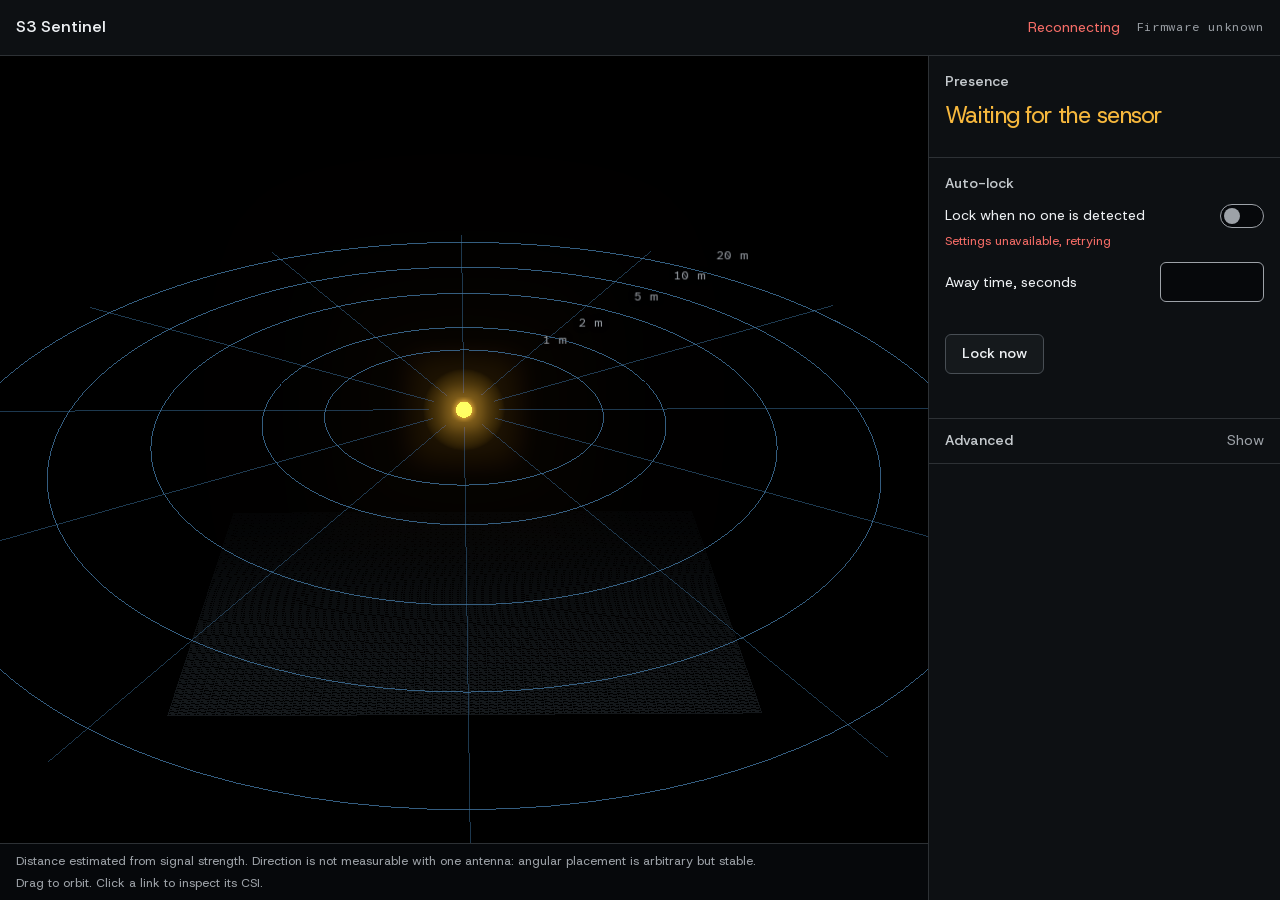
==== web/index.html @ f9645718 "S3 Sentinel 0.1.0: ESP32-S3 USB presence sensor, radio dashboard and FIDO2 key Co-Authored-By: Claud" ====
<!doctype html>
<html lang="en">
<head>
<meta charset="utf-8">
<meta name="viewport" content="width=device-width, initial-scale=1">
<meta name="color-scheme" content="dark">
<meta name="description" content="Presence, auto-lock and sensing status for the S3 Sentinel device, from its Wi-Fi radio scene.">
<title>S3 Sentinel</title>
<link rel="icon" href="data:,">
<link rel="stylesheet" href="css/app.css">
<script type="importmap">
{
  "imports": {
    "three": "./vendor/three.module.min.js",
    "three/addons/": "./vendor/addons/"
  }
}
</script>
</head>
<body>
<header class="top">
  <h1 class="wordmark">S3 Sentinel</h1>
  <p class="conn" id="conn" data-state="connecting"><span id="connText">Connecting</span></p>
  <p class="mock" id="mockBadge" hidden>Simulated data</p>
  <p class="fw" id="fwLine">Firmware unknown</p>
</header>

<main class="app" id="main">
  <section class="stage" aria-label="Radio scene">
    <div class="scene" id="scene">
      <div class="sensor-off" id="sensorOff" hidden>
        <h2>Sensor offline</h2>
        <p class="detail" id="sensorOffWhy">Firmware sensing is not ready.</p>
      </div>
    </div>
    <div class="stage-foot">
      <p class="wf-label" id="wfLabel"></p>
      <p class="legend">Distance estimated from signal strength. Direction is not measurable with one antenna: angular placement is arbitrary but stable.</p>
      <ul class="key" id="sceneKey" hidden></ul>
      <p class="hint">Drag to orbit. Click a link to inspect its CSI.</p>
    </div>
  </section>

  <aside class="side" aria-label="Controls">
    <section class="card" id="presencePanel" data-state="present" aria-labelledby="hPresence">
      <h2 id="hPresence">Presence</h2>
      <p class="state" id="pState" aria-live="polite">Waiting for the sensor</p>
      <p class="detail" id="pSub"></p>
      <p class="breath" id="breath" hidden>Breathing <output id="breathVal">0</output> per minute</p>
      <p class="detail" id="breathListen" hidden>Listening for breathing: sit still for 30 seconds.</p>
      <p class="detail" id="breathMove" hidden>Too much movement to read breathing.</p>
      <p class="detail" id="breathWait" hidden>Breathing reads best on a joined Wi-Fi. <a href="#wifiSec" id="wifiLink">Join it in Advanced.</a></p>
    </section>

    <section class="card" id="alertPanel" hidden aria-labelledby="hAlerts">
      <h2 id="hAlerts">Alerts</h2>
      <ul class="alerts" id="alertList" aria-live="polite"></ul>
    </section>

    <section class="card" id="touchPanel" hidden aria-live="polite" aria-labelledby="hTouch">
      <h2 id="hTouch">Security key</h2>
      <p class="state state--small">Touch the BOOT button on the device</p>
      <p class="detail">A request is waiting for approval.</p>
    </section>

    <section class="card" aria-labelledby="hAuto">
      <h2 id="hAuto">Auto-lock</h2>
      <div class="field">
        <label for="c_autolock">Lock when no one is detected</label>
        <input type="checkbox" role="switch" id="c_autolock">
        <span class="flag" data-flag="autolock" role="status"></span>
      </div>
      <div class="field">
        <label for="c_away_secs">Away time, seconds</label>
        <input type="number" class="input input--num" id="c_away_secs" min="5" max="600" step="1" inputmode="numeric">
        <span class="flag" data-flag="away_secs" role="status"></span>
      </div>
      <div class="actions">
        <button class="btn" id="lockBtn" type="button" data-confirm="Confirm lock">Lock now</button>
      </div>
      <p class="flag" id="actStatus" role="status"></p>
    </section>

    <details class="advanced" id="advanced">
      <summary>Advanced</summary>

      <div class="adv">
        <section class="adv-sec" id="wifiSec" aria-labelledby="hWifi">
          <h2 id="hWifi">Wi-Fi</h2>
          <p class="detail">The device joins your network only to measure the signal from your router. This dashboard stays reachable only over USB. Joining sends normal Wi-Fi connection requests.</p>
          <form class="wifi" id="wifiForm" novalidate>
            <div class="field">
              <label for="w_ssid">Network name</label>
              <input type="text" class="input input--wide" id="w_ssid" maxlength="32" autocomplete="off" spellcheck="false">
              <span class="flag" data-flag="wifi_ssid" role="status"></span>
            </div>
            <div class="field">
              <label for="w_pass">Password</label>
              <input type="password" class="input input--wide" id="w_pass" maxlength="63" autocomplete="off" aria-describedby="w_pass_help">
              <span class="flag" data-flag="wifi_pass" role="status"></span>
            </div>
            <p class="detail" id="w_pass_help">8 to 63 characters. Leave empty for an open network.</p>
            <div class="actions">
              <button class="btn" id="wJoinBtn" type="submit">Join network</button>
              <button class="btn" id="wForgetBtn" type="button" data-confirm="Confirm forget" hidden>Forget network</button>
            </div>
            <p class="detail" id="wState" role="status" data-state="off">Not joined.</p>
          </form>
        </section>

        <section class="adv-sec" aria-labelledby="hSensing">
          <h2 id="hSensing">Sensing</h2>
          <div class="field">
            <label for="c_motion_threshold">Motion threshold</label>
            <span class="ctl">
              <input type="range" id="c_motion_threshold" min="0" max="1" step="0.01">
              <output id="o_motion_threshold" for="c_motion_threshold">0.20</output>
            </span>
            <span class="flag" data-flag="motion_threshold" role="status"></span>
          </div>
          <div class="field">
            <label for="c_channel">Wi-Fi channel</label>
            <select id="c_channel" class="input">
              <option value="0">Auto</option>
              <option value="1">1</option><option value="2">2</option><option value="3">3</option>
              <option value="4">4</option><option value="5">5</option><option value="6">6</option>
              <option value="7">7</option><option value="8">8</option><option value="9">9</option>
              <option value="10">10</option><option value="11">11</option><option value="12">12</option>
              <option value="13">13</option>
            </select>
            <span class="flag" data-flag="channel" role="status"></span>
          </div>
          <div class="field">
            <label for="c_use_breathing">Use breathing detection</label>
            <input type="checkbox" role="switch" id="c_use_breathing">
            <span class="flag" data-flag="use_breathing" role="status"></span>
          </div>
          <div class="field">
            <label for="c_use_baseline">Use empty-room baseline</label>
            <input type="checkbox" role="switch" id="c_use_baseline">
            <span class="flag" data-flag="use_baseline" role="status"></span>
          </div>
          <div class="reading">
            <p class="detail" id="baseText">Baseline not set.</p>
            <p class="detail">Motion <output class="measured" id="motionVal">0.00</output></p>
            <meter id="motionMeter" min="0" max="1" value="0"></meter>
          </div>
          <div class="actions">
            <button class="btn" id="calBtn" type="button">Calibrate empty room</button>
            <button class="btn" id="clearBaseBtn" type="button" data-confirm="Confirm clear">Clear baseline</button>
          </div>
          <p class="detail">Calibrate records for 10 seconds: leave the room while it runs.</p>
          <p class="flag" id="calStatus" role="status"></p>
        </section>

        <section class="adv-sec" aria-labelledby="hLinks">
          <h2 id="hLinks">Links, <span id="linkCount">0</span></h2>
          <div class="tablewrap">
            <table class="links">
              <caption class="visually-hidden">Wi-Fi access points seen by the sensor</caption>
              <thead><tr><th scope="col">Name</th><th scope="col">Channel</th><th scope="col">Signal</th><th scope="col">Distance</th><th scope="col">Disturbance</th><th scope="col">Rate</th><th scope="col">Flag</th></tr></thead>
              <tbody id="linkBody"></tbody>
            </table>
          </div>
          <p class="detail" id="bleCount"></p>
        </section>

        <section class="adv-sec" aria-labelledby="hDevice">
          <h2 id="hDevice">Device</h2>
          <dl class="kv">
            <dt>Firmware</dt><dd id="dv_fw">Unknown</dd>
            <dt>Uptime</dt><dd id="dv_uptime">Unknown</dd>
            <dt>Free memory</dt><dd id="dv_heap">Unknown</dd>
            <dt>Free PSRAM</dt><dd id="dv_psram">Unknown</dd>
            <dt>Last reset</dt><dd id="dv_reset">Unknown</dd>
            <div id="dvTemp" hidden><dt>Chip temperature</dt><dd id="dv_temp">Unknown</dd></div>
          </dl>
          <div class="field">
            <label for="c_led_gpio">LED pin</label>
            <input type="number" class="input input--num" id="c_led_gpio" min="0" max="48" step="1">
            <span class="flag" data-flag="led_gpio" role="status"></span>
          </div>
          <div class="field">
            <label for="c_led_brightness">LED brightness</label>
            <span class="ctl">
              <input type="range" id="c_led_brightness" min="0" max="255" step="1">
              <output id="o_led_brightness" for="c_led_brightness">0</output>
            </span>
            <span class="flag" data-flag="led_brightness" role="status"></span>
          </div>
          <div class="field">
            <label for="c_lock_os">Lock command for</label>
            <select id="c_lock_os" class="input">
              <option value="mac">macOS</option>
              <option value="win">Windows</option>
              <option value="linux">Linux</option>
            </select>
            <span class="flag" data-flag="lock_os" role="status"></span>
          </div>
          <div class="actions">
            <button class="btn" id="rebootBtn" type="button" data-confirm="Confirm restart">Restart</button>
            <button class="btn" id="dlBtn" type="button" data-confirm="Confirm update mode">Restart into firmware-update mode</button>
          </div>
          <p class="flag" id="devStatus" role="status"></p>
        </section>

        <section class="adv-sec" aria-labelledby="hKey">
          <h2 id="hKey">Security key</h2>
          <p class="detail" id="fidoCount">Stored credentials: not read yet.</p>
          <p class="detail" id="fidoPin">PIN: not read yet.</p>
          <div class="actions">
            <button class="btn" id="fidoResetBtn" type="button" data-confirm="Confirm reset">Reset security key</button>
          </div>
          <p class="flag" id="fidoStatus" role="status"></p>

          <section class="danger" aria-labelledby="hHarden">
            <h3 id="hHarden">Permanently harden key storage</h3>
            <p class="warn"><strong>This burns a one-time fuse. It cannot be undone. It does not block reflashing.</strong> Credentials already registered with this key will stop working.</p>
            <div id="hardenForm">
              <div class="field">
                <label for="burnIn">Type BURN to enable the button</label>
                <input type="text" class="input" id="burnIn" autocomplete="off" spellcheck="false">
              </div>
              <div class="actions">
                <button class="btn btn--danger" id="hardenBtn" type="button" disabled>Permanently harden key storage</button>
              </div>
            </div>
            <p class="detail" id="hardenedNote" hidden>Key storage is hardened. This cannot be undone here.</p>
            <p class="flag" id="hardenStatus" role="status"></p>
          </section>
        </section>
      </div>
    </details>
  </aside>
</main>

<script type="module" src="js/main.js"></script>
</body>
</html>
---- web/css/app.css ----
/* Hallmark · shape: app screen · genre: modern-minimal · theme: Console · redesign: full · font: Host Grotesk and Atkinson Hyperlegible Mono, latin woff2 vendored in vendor/fonts, system stacks as fallback */
/* Hallmark · reworded "Motion" to "Presence" · the presence card leads; motion reads under Advanced, Sensing */
/* Hallmark · reworded "FIDO2" to "Security key" · the card names what the operator does with it */
/* Hallmark · reworded "Links 11" to "Links" · the count sits beside the heading */
/* Hallmark · reworded "Settings" to "Advanced" · the drawer is now a disclosure, closed by default */
/* Hallmark · reworded "Actions" to "Auto-lock" · the section holds the switch, the away time and Lock now */
/* Hallmark · dropped cfgStatus · the settings drawer is replaced by per-control flags */
/* Hallmark · dropped closeCfg · the drawer is replaced by the Advanced disclosure */
/* Hallmark · dropped drawer · the settings drawer is replaced by the Advanced disclosure */
/* Hallmark · dropped fidoPanel · the security key sits in Advanced, Security key */
/* Hallmark · dropped fidoState · the touch prompt replaces the state readout */
/* Hallmark · dropped fidoSub · the touch prompt replaces the state readout */
/* Hallmark · dropped motionFill · the motion meter replaces the bar */
/* Hallmark · dropped motionThr · the threshold marks the meter high edge */
/* Hallmark · dropped openCfg · Advanced is a native disclosure */
/* Hallmark · dropped pCount · the countdown sits in the presence sentence */
/* Hallmark · dropped thrLabel · the threshold value sits beside its slider */
/* Hallmark · dropped figures 0.28, 0.20, 7.44, 6-421.2, 11-7117.4, 1-6510.0, 9-585.3, 3-6510.0, 6-471.9, 4-7936.3, 7-6914.4, 11-523.0, 2-8039.8, 5-638.3, 12345678910111213 · sample readings from the old mock markup; the live frame supplies the numbers */
/* Hallmark · dropped 0.28 · sample reading from the old mock markup; the live frame supplies it */
/* Hallmark · dropped the old drawer's descriptive copy · the controls keep their labels, the Calibrate explanation stays in Advanced, Sensing */
@import "tokens.css";
@import "base.css";

/* Layout */
html, body { height: 100%; }
body { background: var(--color-paper); }
button, input, select { font: inherit; color: inherit; }
button { cursor: pointer; }
.visually-hidden { position: absolute; width: 1px; height: 1px; overflow: hidden; clip-path: inset(50%); white-space: nowrap; }

.top {
  display: flex; flex-wrap: wrap; align-items: center; gap: var(--space-sm) var(--space-md);
  min-height: 56px; padding: var(--space-sm) var(--space-md);
  border-bottom: var(--rule-hair) solid var(--color-rule);
}
.wordmark { margin-right: auto; font-size: var(--text-md); font-weight: 500; letter-spacing: 0; max-width: none; line-height: 1.3; }
.conn, .fw, .mock { margin: 0; font-size: var(--text-sm); color: var(--color-muted); }
.conn[data-state="live"] { color: var(--color-ink-2); }
.conn[data-state="reconnecting"] { color: var(--color-bad); }
.mock { color: var(--color-bad); border: var(--rule-hair) solid var(--color-bad); border-radius: var(--radius-pill); padding: var(--space-3xs) var(--space-xs); }
.fw { font-family: var(--font-outlier); font-size: var(--text-xs); }

.app {
  display: grid; grid-template-columns: minmax(0, 1fr) minmax(16rem, 22rem);
  height: calc(100dvh - 56px); min-height: 0;
}

/* Stage: the scene fills it; the readings sit on a band below it, outside the canvas, so no label sits under them */
.stage { position: relative; display: flex; flex-direction: column; min-width: 0; min-height: 0; overflow: hidden; background: var(--color-paper-3); }
.scene { position: relative; flex: 1; min-height: 0; }
.scene canvas { display: block; width: 100%; height: 100%; touch-action: none; }
.scene-labels { position: absolute; inset: 0; overflow: hidden; pointer-events: none; font-family: var(--font-outlier); font-size: var(--text-xs); line-height: 1; }
.lab {
  position: absolute; left: 0; top: 0; padding: var(--space-3xs) var(--space-2xs); white-space: nowrap;
  color: var(--color-ink-2); text-shadow: 0 0 3px var(--color-paper-3), 0 0 6px var(--color-paper-3); will-change: transform;
}
.lab.ring { color: var(--color-muted); }
.lab.is-sel { color: var(--color-ink); }
.lab.is-off { visibility: hidden; }
.stage-foot {
  display: grid; gap: var(--space-2xs); flex: none;
  padding: var(--space-xs) var(--space-md); border-top: var(--rule-hair) solid var(--color-rule);
  background: var(--color-paper-3);
}
.wf-label { margin: 0; font-size: var(--text-sm); color: var(--color-ink-2); }
.wf-label:empty { display: none; }
.legend, .hint { margin: 0; font-size: var(--text-xs); color: var(--color-muted); line-height: 1.5; }
.sensor-off {
  position: absolute; inset: 0; z-index: 1;
  display: grid; place-content: center; gap: var(--space-xs); text-align: center; padding: var(--space-md);
  background: color-mix(in oklab, var(--color-paper-3) 82%, transparent);
}
.sensor-off h2 { font-size: var(--text-lg); color: var(--color-ink); }

/* Side column */
.side { min-height: 0; overflow: auto; border-left: var(--rule-hair) solid var(--color-rule); background: var(--color-paper); }
.card { display: grid; gap: var(--space-sm); padding: var(--space-md); border-bottom: var(--rule-hair) solid var(--color-rule); }
h2, h3 { margin: 0; font-size: var(--text-sm); font-weight: 500; letter-spacing: 0; line-height: 1.3; color: var(--color-ink-2); max-width: none; }
h3 { font-size: var(--text-md); color: var(--color-ink); }
.detail { margin: 0; font-size: var(--text-sm); color: var(--color-muted); }
.state { margin: 0; font-size: var(--text-xl); line-height: 1.15; letter-spacing: var(--tracking-display); color: var(--color-ink); }
.state--small { font-size: var(--text-lg); }
#presencePanel[data-state="present"] .state { color: var(--color-accent); }
#presencePanel[data-state="soon"] .state { color: var(--color-accent); }
#presencePanel[data-state="locked"] .state { color: var(--color-bad); }
#presencePanel[data-state="offline"] .state { color: var(--color-ink-2); }
.breath { margin: 0; font-family: var(--font-outlier); font-size: var(--text-md); color: var(--color-cool); }
#touchPanel { color: var(--color-ink); background: var(--color-accent-soft); border-bottom-color: var(--color-accent); }
#touchPanel h2, #touchPanel .detail { color: var(--color-ink); }
#touchPanel .state { color: var(--color-accent); }

/* Alerts: one row each; the danger token marks the edge */
.alerts { margin: 0; padding: 0; list-style: none; display: grid; gap: var(--space-sm); }
.alert { display: grid; gap: var(--space-3xs); padding-left: var(--space-sm); border-left: 2px solid var(--color-bad); }
.alert-title { margin: 0; font-size: var(--text-sm); color: var(--color-ink); }

/* Scene key: lists only the marks on screen */
.key { margin: 0; padding: 0; list-style: none; display: grid; gap: var(--space-3xs); font-size: var(--text-xs); color: var(--color-ink-2); line-height: 1.5; }

/* Fields: label, control, and the saved or error flag beside it */
.field {
  display: grid; grid-template-columns: minmax(0, 1fr) auto; align-items: center; gap: var(--space-2xs) var(--space-sm);
  min-height: 44px;
}
.field label { min-width: 0; font-size: var(--text-sm); color: var(--color-ink); }
.field > input, .field > select, .field > .ctl { justify-self: end; }
.field .flag { grid-column: 1 / -1; }
.ctl { display: flex; align-items: center; gap: var(--space-xs); }
.ctl output { min-width: 3ch; font-family: var(--font-outlier); font-size: var(--text-sm); color: var(--color-cool); text-align: right; }
.flag { min-height: 1.3em; margin: 0; font-size: var(--text-xs); color: var(--color-muted); }
.flag.err { color: var(--color-bad); }
.flag.ok { color: var(--color-ok); }

.input {
  min-height: 40px; min-width: 0; padding: 0 var(--space-sm);
  background: var(--color-paper-3); color: var(--color-ink);
  border: var(--rule-hair) solid var(--color-muted); border-radius: var(--radius-pill);
}
.input:hover { border-color: var(--color-muted); }
.input:focus-visible { outline: 2px solid var(--color-focus); outline-offset: 2px; }
.input:disabled { color: var(--color-muted); }
.input:active { background: var(--color-paper-2); }
.input--num { width: 6.5rem; font-family: var(--font-outlier); text-align: right; }
select.input { width: 8.5rem; }
input[type="text"].input { width: 100%; font-family: var(--font-outlier); }
.field > input.input--wide { width: 12rem; max-width: 100%; font-family: var(--font-outlier); }
input[type="range"] { width: 8.5rem; accent-color: var(--color-cool); min-height: 44px; margin: 0; }

/* Switch: a native checkbox with role switch */
input[role="switch"] {
  appearance: none; -webkit-appearance: none; position: relative; flex: none;
  width: 44px; height: 24px; margin: 0; border-radius: 999px; cursor: pointer;
  border: var(--rule-hair) solid var(--color-muted); background: var(--color-paper-3);
  transition: background-color var(--dur-short) var(--ease-out), border-color var(--dur-short) var(--ease-out);
}
input[role="switch"]::after {
  content: ""; position: absolute; top: 3px; left: 3px; width: 16px; height: 16px; border-radius: 50%;
  background: var(--color-muted); transition: transform var(--dur-short) var(--ease-out), background-color var(--dur-short) var(--ease-out);
}
input[role="switch"]:hover { border-color: var(--color-muted); }
input[role="switch"]:checked { background: var(--color-accent-soft); border-color: var(--color-accent); }
input[role="switch"]:checked::after { transform: translateX(20px); background: var(--color-accent); }
input[role="switch"]:active { background: var(--color-paper-2); }
input[role="switch"]:focus-visible { outline: 2px solid var(--color-focus); outline-offset: 2px; }
input[role="switch"]:disabled { opacity: 0.5; cursor: not-allowed; }

/* Buttons: eight states, 40px tall, 44px hit area through the field padding */
.btn {
  min-height: 40px; min-width: 44px; padding: 0 var(--space-md); white-space: nowrap;
  background: var(--color-paper-2); color: var(--color-ink);
  border: var(--rule-hair) solid var(--color-rule-2); border-radius: var(--radius-pill);
  font-size: var(--text-sm); font-weight: 500;
  transition: background-color var(--dur-micro) var(--ease-out), border-color var(--dur-micro) var(--ease-out);
}
.btn:hover { border-color: var(--color-muted); background: var(--color-paper-3); }
.btn:active { background: var(--color-paper); transform: translateY(1px); }
.btn:focus-visible { outline: 2px solid var(--color-focus); outline-offset: 2px; }
.btn:disabled { color: var(--color-muted); border-color: var(--color-rule); background: var(--color-paper); cursor: not-allowed; transform: none; }
.btn[data-armed="1"] { border-color: var(--color-bad); color: var(--color-bad); }
.btn--danger { border-color: var(--color-bad); color: var(--color-bad); background: var(--color-paper); }
.btn--danger:hover { background: var(--color-bad-soft); }
.btn--danger:disabled { border-color: var(--color-rule); color: var(--color-muted); }
.actions { display: flex; flex-wrap: wrap; gap: var(--space-xs); align-items: center; }

/* Advanced disclosure */
.advanced { border-bottom: var(--rule-hair) solid var(--color-rule); }
.advanced > summary {
  display: flex; align-items: center; min-height: 44px; padding: 0 var(--space-md);
  font-size: var(--text-sm); font-weight: 500; color: var(--color-ink-2); cursor: pointer; list-style: none;
}
.advanced > summary::-webkit-details-marker { display: none; }
.advanced > summary::after { content: "Show"; margin-left: auto; color: var(--color-muted); font-weight: 400; }
.advanced[open] > summary::after { content: "Hide"; }
.advanced > summary:hover { color: var(--color-ink); }
.advanced > summary:focus-visible { outline: 2px solid var(--color-focus); outline-offset: -2px; }
.adv { display: grid; gap: 0; }
.adv-sec { display: grid; gap: var(--space-sm); padding: var(--space-md); border-top: var(--rule-hair) solid var(--color-rule); }
.reading { display: grid; gap: var(--space-xs); }
.reading .measured { font-family: var(--font-outlier); color: var(--color-cool); font-size: var(--text-md); }
meter { width: 100%; height: 8px; appearance: none; -webkit-appearance: none; border: 0; background: var(--color-paper-3); border-radius: 4px; }
meter::-webkit-meter-bar { background: var(--color-paper-3); border: var(--rule-hair) solid var(--color-rule); border-radius: 4px; }
meter::-webkit-meter-optimum-value { background: var(--color-cool); border-radius: 4px; }
meter::-moz-meter-bar { background: var(--color-cool); border-radius: 4px; }

.kv { display: grid; grid-template-columns: auto minmax(0, 1fr); gap: var(--space-2xs) var(--space-md); margin: 0; font-size: var(--text-sm); }
.kv dt { color: var(--color-muted); }
.kv dd { margin: 0; min-width: 0; text-align: right; font-family: var(--font-outlier); font-size: var(--text-xs); overflow-wrap: anywhere; }
.kv > div { display: contents; }
.kv > div[hidden] { display: none !important; }

.tablewrap { overflow-x: auto; min-width: 0; }
table.links { width: 100%; min-width: 26rem; border-collapse: collapse; font-size: var(--text-sm); }
table.links th { text-align: left; font-weight: 500; color: var(--color-muted); padding: var(--space-2xs) var(--space-xs); border-bottom: var(--rule-hair) solid var(--color-rule); font-size: var(--text-xs); }
table.links td { padding: var(--space-xs); border-bottom: var(--rule-hair) solid var(--color-paper-3); font-family: var(--font-outlier); font-size: var(--text-xs); white-space: nowrap; font-variant-numeric: tabular-nums; }
table.links td.nm { font-family: var(--font-display); font-size: var(--text-sm); max-width: 9rem; overflow: hidden; text-overflow: ellipsis; }
table.links tbody tr { cursor: pointer; }
table.links tbody tr:hover td { background: var(--color-paper-2); }
table.links tbody tr:focus-visible { outline: 2px solid var(--color-focus); outline-offset: -2px; }
table.links tbody tr[aria-current="true"] td { background: var(--color-cool-soft); }
table.links meter { width: 3.5rem; height: 6px; }

/* Danger zone: separated, bordered, red only where it warns */
.danger { display: grid; gap: var(--space-sm); padding: var(--space-md); margin-top: var(--space-sm); border: var(--rule-hair) solid var(--color-bad); border-radius: var(--radius-card); background: var(--color-bad-soft); }
.warn { margin: 0; font-size: var(--text-sm); color: var(--color-ink); }
.warn strong { color: var(--color-bad); font-weight: 500; }

/* Wi-Fi join: the state line carries the outcome in colour and in words */
.wifi { display: grid; gap: var(--space-sm); margin: 0; }
#wState[data-state="connected"] { color: var(--color-ok); }
#wState[data-state="failed"] { color: var(--color-bad); }

/* Narrow: the scene stacks above the controls; the readings leave the picture */
@media (max-width: 60rem) {
  .app { grid-template-columns: minmax(0, 1fr); height: auto; }
  .stage { display: flex; flex-direction: column; overflow: visible; }
  .scene { position: relative; inset: auto; flex: none; height: 56vh; min-height: 18rem; }
  .stage-foot {
    position: static; max-width: none; margin: 0; padding: var(--space-sm) var(--gutter);
    background: var(--color-paper-3); border-radius: 0;
  }
  .side { border-left: 0; border-top: var(--rule-hair) solid var(--color-rule); overflow: visible; }
}
@media (max-width: 40rem) {
  .top { padding: var(--space-xs) var(--space-md); }
  .card, .adv-sec { padding: var(--space-sm) var(--space-md); }
  .stage-foot { padding: var(--space-xs) var(--space-md); }
  .fw { display: none; }
  .wordmark { margin-right: 0; }
}

/* Reduced motion: state changes are instant; the scene is static */
@media (prefers-reduced-motion: reduce) {
  input[role="switch"], input[role="switch"]::after, .btn { transition: none !important; }
}
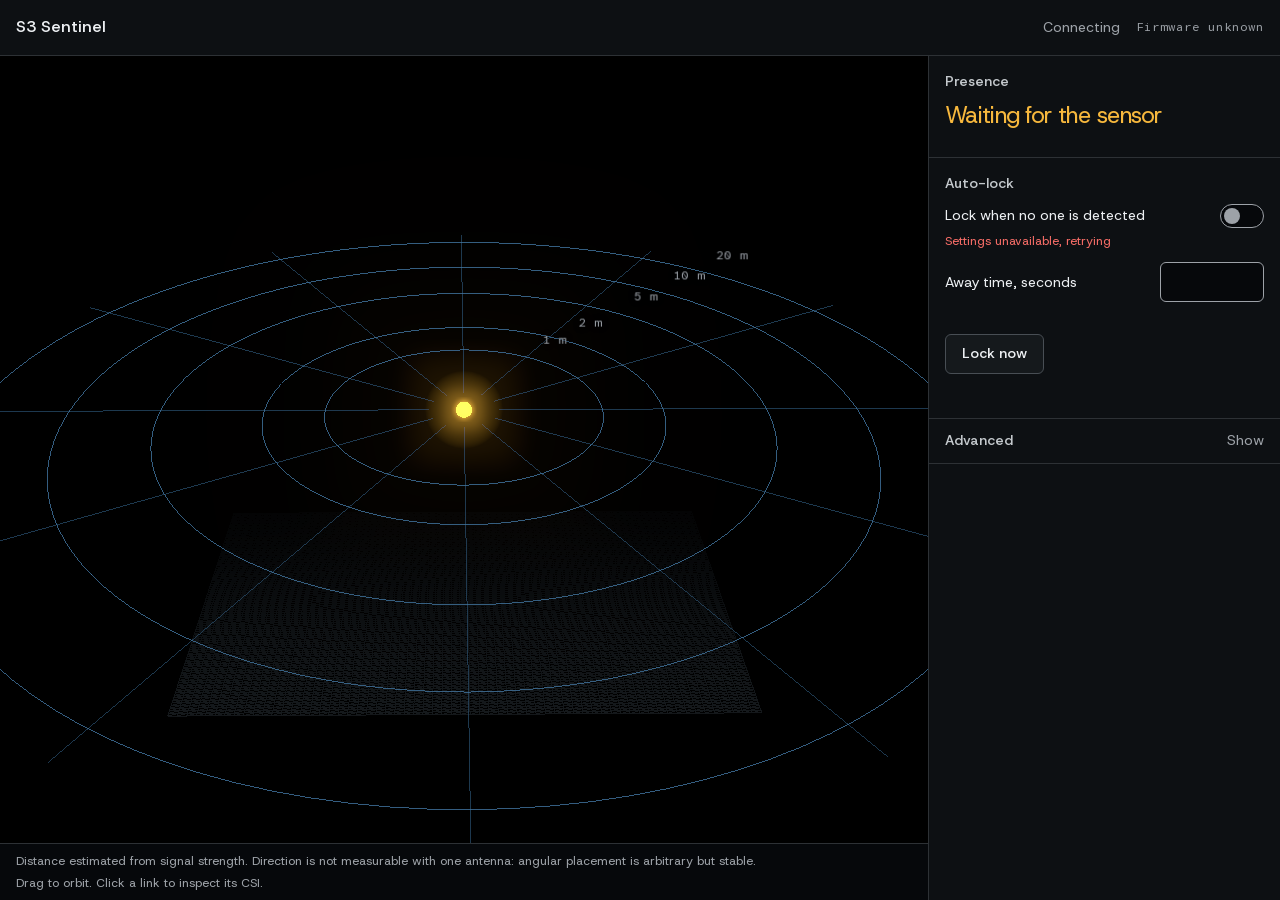
==== commit 875a0221: "sensing: raw CSI capture for dev builds; breathing wording made honest Dev builds (CONFIG_DEV_BACKDO" ====
--- a/web/index.html
+++ b/web/index.html
@@ -47,7 +47,7 @@
       <p class="state" id="pState" aria-live="polite">Waiting for the sensor</p>
       <p class="detail" id="pSub"></p>
       <p class="breath" id="breath" hidden>Breathing <output id="breathVal">0</output> per minute</p>
-      <p class="detail" id="breathListen" hidden>Listening for breathing: sit still for 30 seconds.</p>
+      <p class="detail" id="breathListen" hidden>Listening for breathing. It is experimental and has not yet been seen to read in testing; presence does not depend on it.</p>
       <p class="detail" id="breathMove" hidden>Too much movement to read breathing.</p>
       <p class="detail" id="breathWait" hidden>Breathing reads best on a joined Wi-Fi. <a href="#wifiSec" id="wifiLink">Join it in Advanced.</a></p>
     </section>
@@ -131,7 +131,7 @@
             <span class="flag" data-flag="channel" role="status"></span>
           </div>
           <div class="field">
-            <label for="c_use_breathing">Use breathing detection</label>
+            <label for="c_use_breathing">Use breathing detection (experimental)</label>
             <input type="checkbox" role="switch" id="c_use_breathing">
             <span class="flag" data-flag="use_breathing" role="status"></span>
           </div>
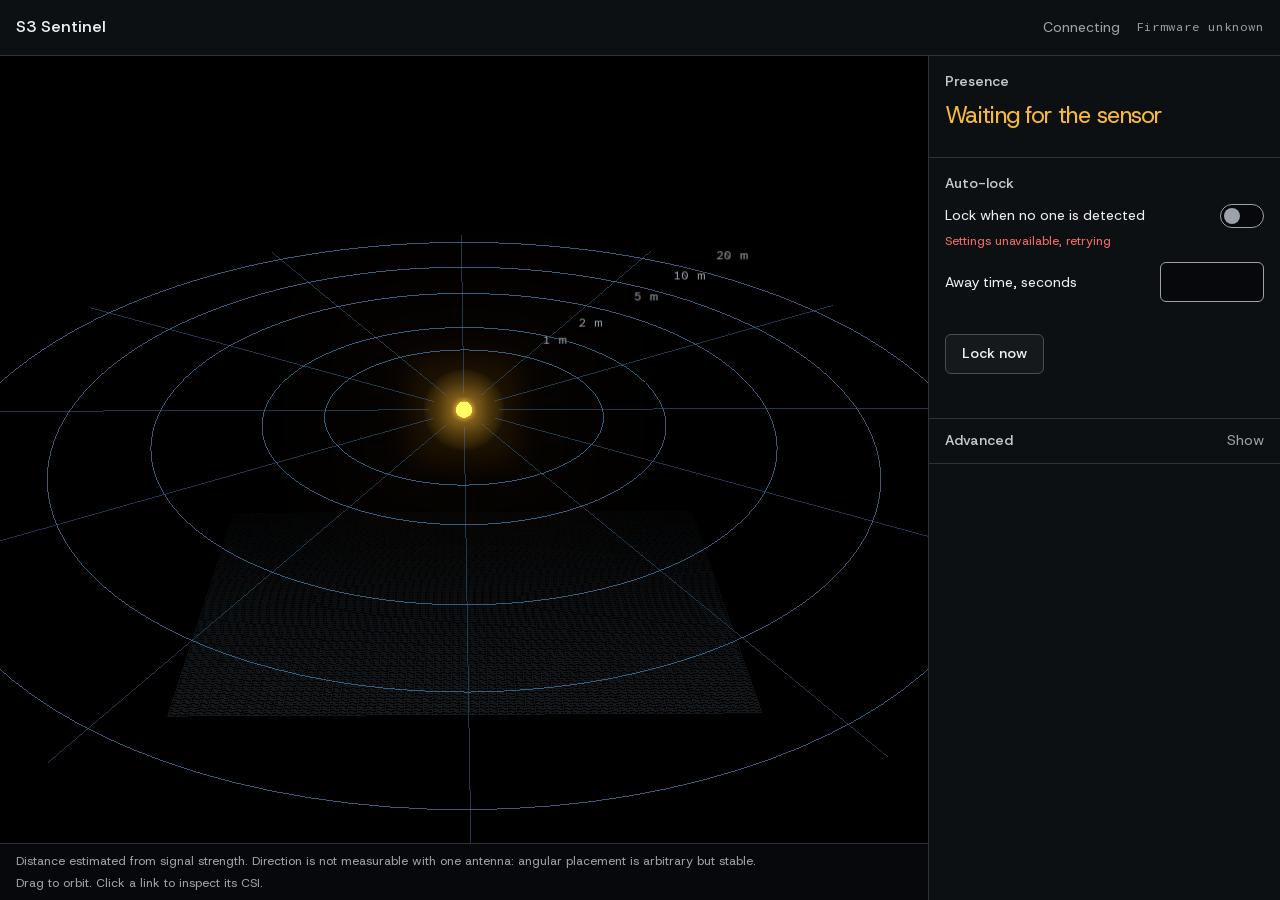
==== commit 15a4e2df: "Free internal RAM: move static buffers and NimBLE host to PSRAM Steady state (joined, BLE scanning, " ====
--- a/web/index.html
+++ b/web/index.html
@@ -170,7 +170,7 @@
           <dl class="kv">
             <dt>Firmware</dt><dd id="dv_fw">Unknown</dd>
             <dt>Uptime</dt><dd id="dv_uptime">Unknown</dd>
-            <dt>Free memory</dt><dd id="dv_heap">Unknown</dd>
+            <dt>Free internal RAM</dt><dd id="dv_heap">Unknown</dd>
             <dt>Free PSRAM</dt><dd id="dv_psram">Unknown</dd>
             <dt>Last reset</dt><dd id="dv_reset">Unknown</dd>
             <div id="dvTemp" hidden><dt>Chip temperature</dt><dd id="dv_temp">Unknown</dd></div>
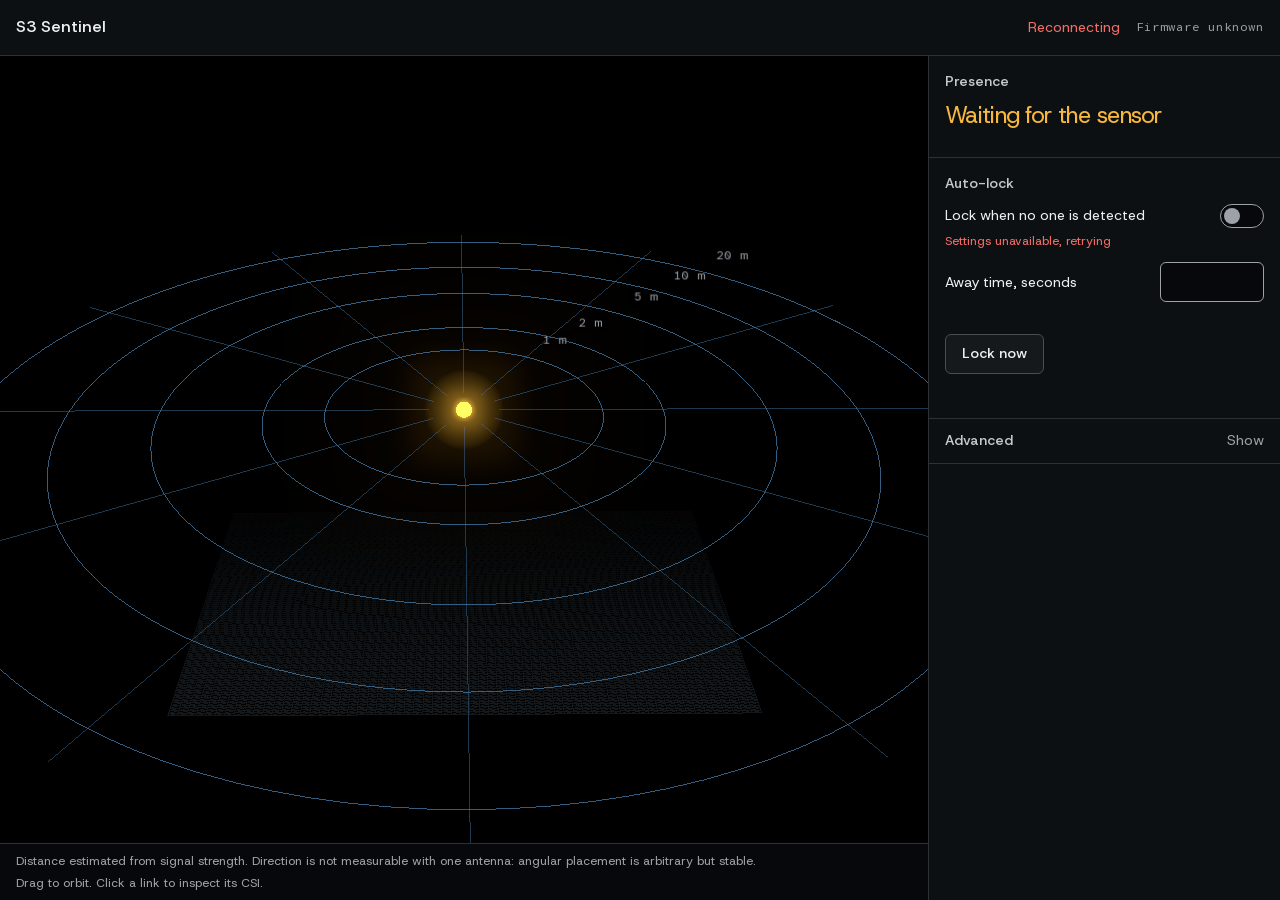
==== commit 5e9c09b2: "Fix issues from code review: no automatic NVS erase, release never auto-enters download mode, safer " ====
--- a/web/index.html
+++ b/web/index.html
@@ -177,7 +177,10 @@
           </dl>
           <div class="field">
             <label for="c_led_gpio">LED pin</label>
-            <input type="number" class="input input--num" id="c_led_gpio" min="0" max="48" step="1">
+            <select id="c_led_gpio" class="input">
+              <option value="38">38</option>
+              <option value="48">48</option>
+            </select>
             <span class="flag" data-flag="led_gpio" role="status"></span>
           </div>
           <div class="field">
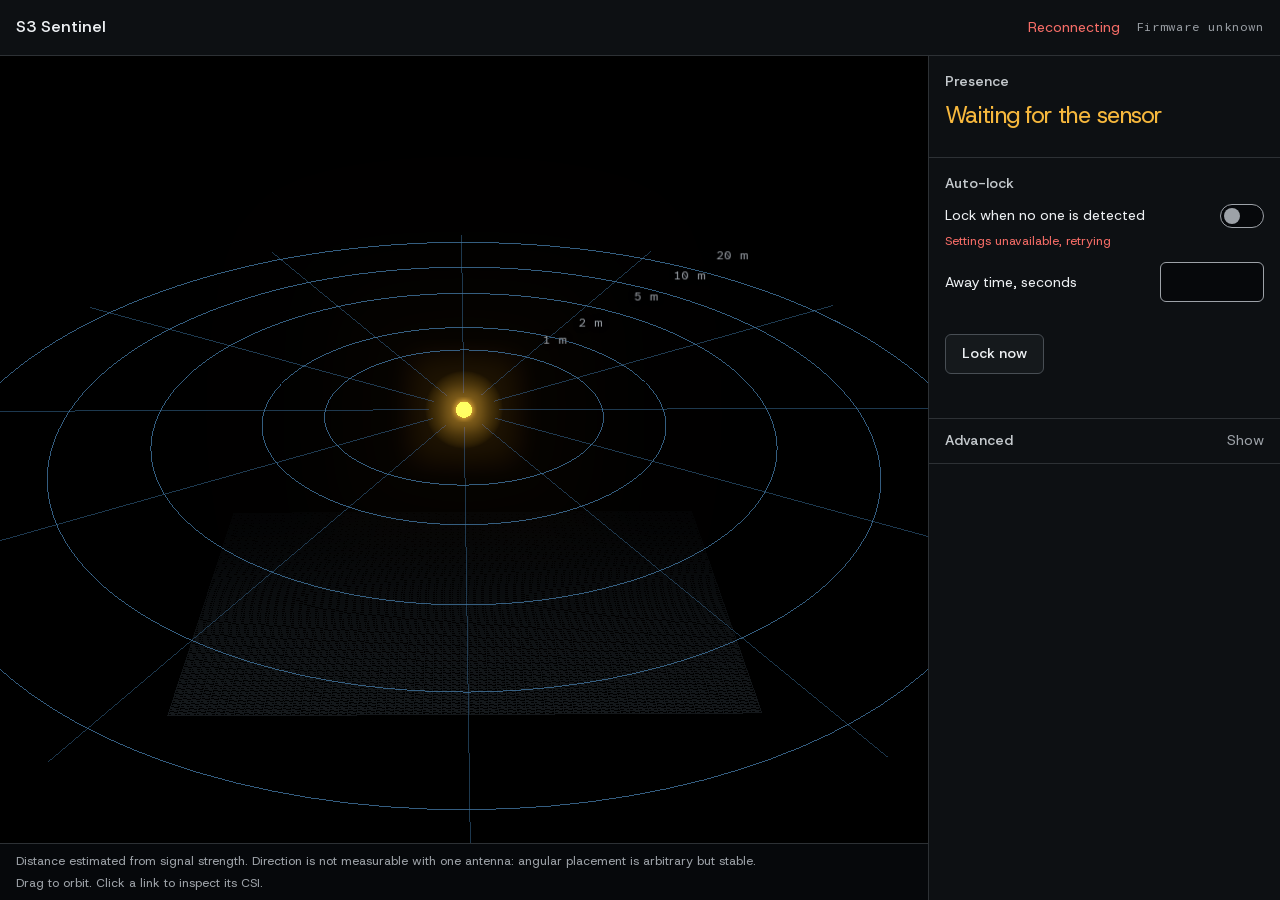
==== commit f0619c8d: "Nearness score for still-person presence, with a configurable threshold Distance of a 30 s average o" ====
--- a/web/index.html
+++ b/web/index.html
@@ -119,6 +119,14 @@
             <span class="flag" data-flag="motion_threshold" role="status"></span>
           </div>
           <div class="field">
+            <label for="c_near_threshold">Nearness threshold</label>
+            <span class="ctl">
+              <input type="range" id="c_near_threshold" min="0" max="1" step="0.01">
+              <output id="o_near_threshold" for="c_near_threshold">0.40</output>
+            </span>
+            <span class="flag" data-flag="near_threshold" role="status"></span>
+          </div>
+          <div class="field">
             <label for="c_channel">Wi-Fi channel</label>
             <select id="c_channel" class="input">
               <option value="0">Auto</option>
@@ -144,12 +152,15 @@
             <p class="detail" id="baseText">Baseline not set.</p>
             <p class="detail">Motion <output class="measured" id="motionVal">0.00</output></p>
             <meter id="motionMeter" min="0" max="1" value="0"></meter>
+            <p class="detail">Nearness <output class="measured" id="nearVal">Not available</output></p>
+            <meter id="nearMeter" min="0" max="1" value="0" hidden></meter>
+            <p class="detail" id="nearNeed">Nearness needs an empty-room calibration. Leave the room, then press Calibrate empty room below.</p>
           </div>
           <div class="actions">
             <button class="btn" id="calBtn" type="button">Calibrate empty room</button>
             <button class="btn" id="clearBaseBtn" type="button" data-confirm="Confirm clear">Clear baseline</button>
           </div>
-          <p class="detail">Calibrate records for 10 seconds: leave the room while it runs.</p>
+          <p class="detail">Calibrate records for 30 seconds: leave the room while it runs. Recalibrate after moving the device or the furniture.</p>
           <p class="flag" id="calStatus" role="status"></p>
         </section>
 
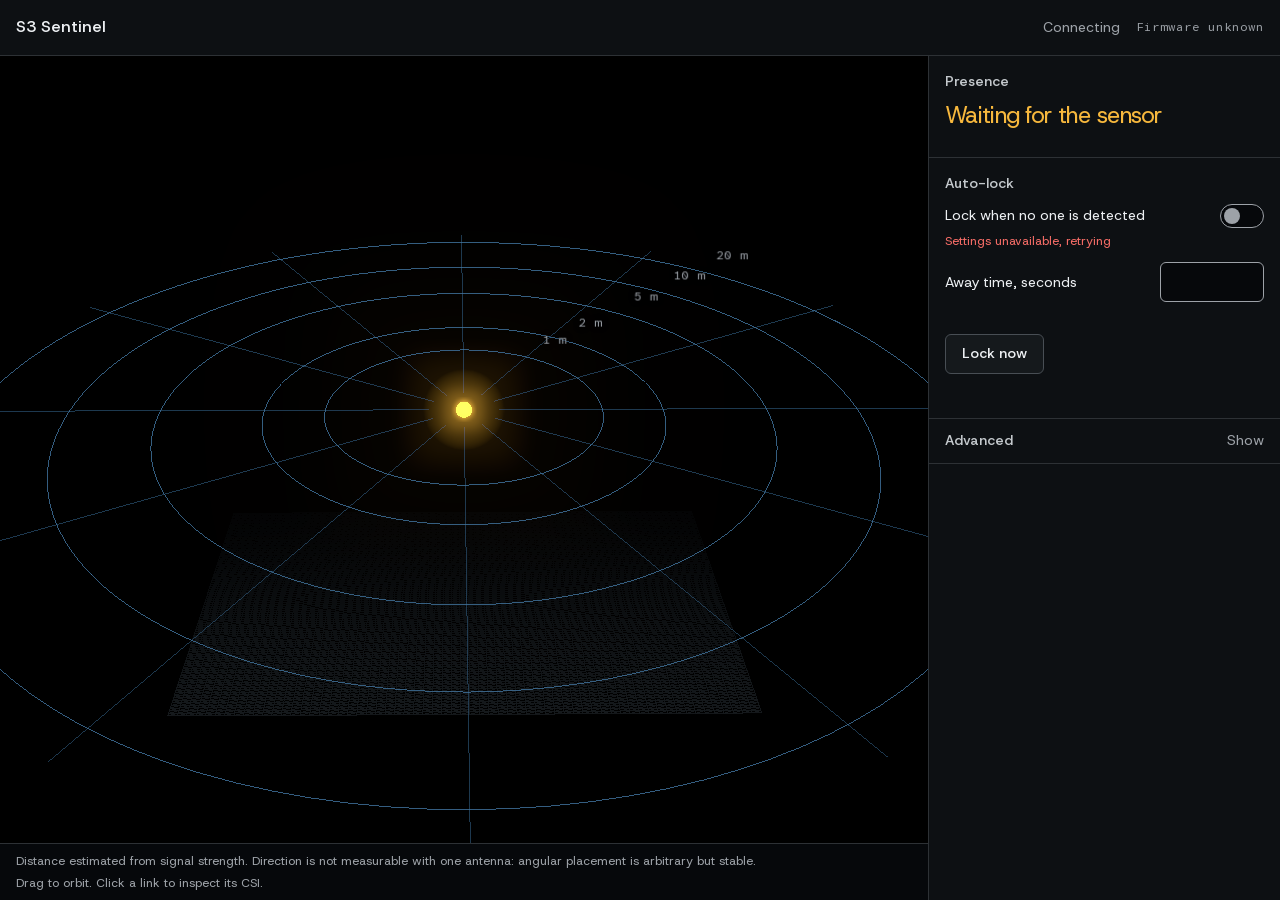
==== commit 487ca619: "Noise-normalised motion score, optional Bluetooth presence cue, Bluetooth memory trims, persistent c" ====
--- a/web/index.html
+++ b/web/index.html
@@ -148,6 +148,20 @@
             <input type="checkbox" role="switch" id="c_use_baseline">
             <span class="flag" data-flag="use_baseline" role="status"></span>
           </div>
+          <div class="field">
+            <label for="c_use_ble">Use Bluetooth as a presence cue</label>
+            <input type="checkbox" role="switch" id="c_use_ble" aria-describedby="bleHelp">
+            <span class="flag" data-flag="use_ble" role="status"></span>
+          </div>
+          <div class="field">
+            <label for="c_ble_near_dbm">Bluetooth signal strength</label>
+            <span class="ctl">
+              <input type="range" id="c_ble_near_dbm" min="-80" max="-30" step="1">
+              <output id="o_ble_near_dbm" for="c_ble_near_dbm">-55 dBm</output>
+            </span>
+            <span class="flag" data-flag="ble_near_dbm" role="status"></span>
+          </div>
+          <p class="detail" id="bleHelp">It keeps you &ldquo;present&rdquo; while a personal device that arrived with you stays close, and a phone left on the desk will keep the screen unlocked.</p>
           <div class="reading">
             <p class="detail" id="baseText">Baseline not set.</p>
             <p class="detail">Motion <output class="measured" id="motionVal">0.00</output></p>
